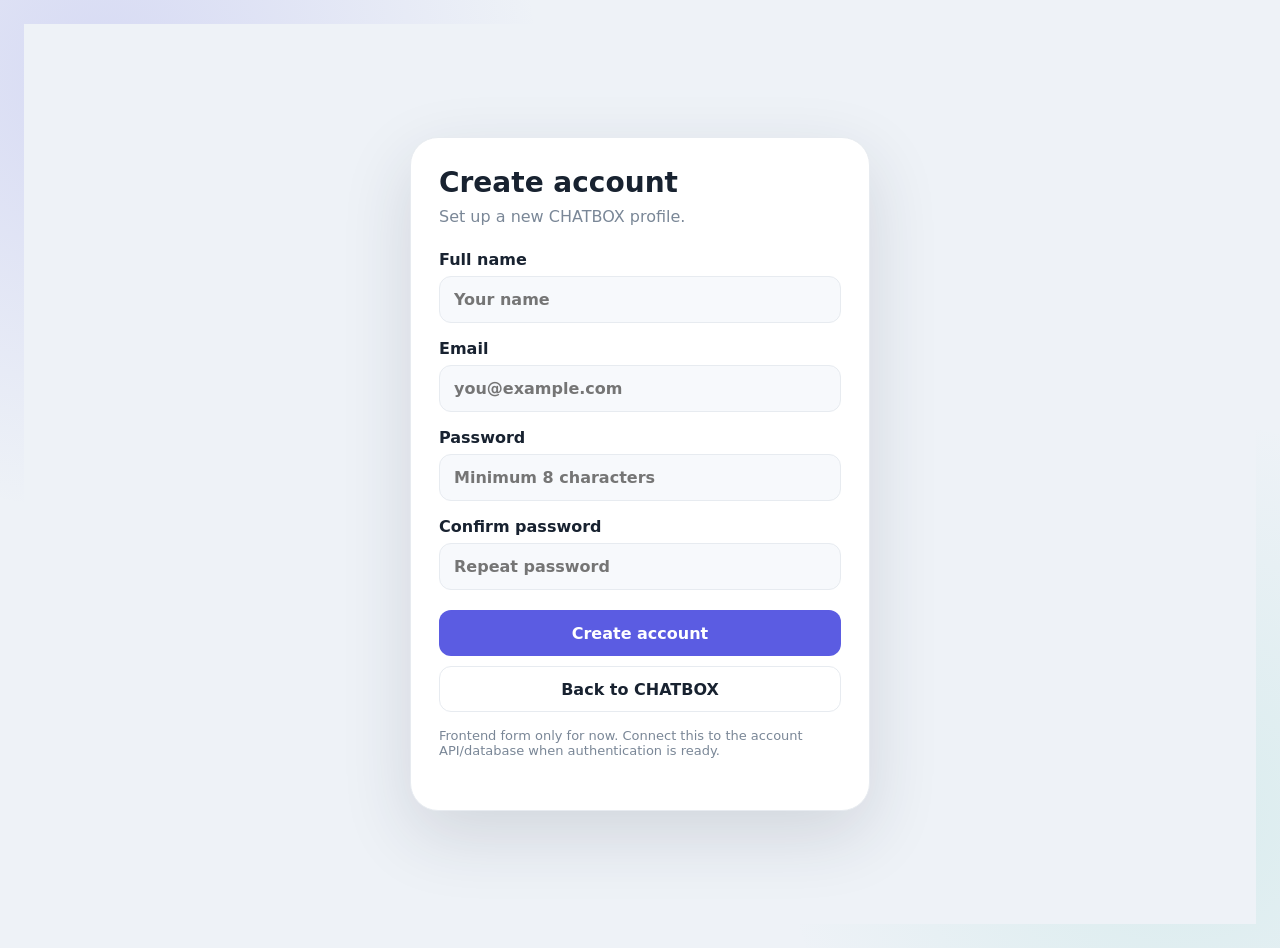
==== register.html @ 58f84b36 "Add create account page" ====
<!DOCTYPE html>
<html lang="en">
<head>
  <meta charset="UTF-8">
  <meta name="viewport" content="width=device-width, initial-scale=1.0">
  <meta name="theme-color" content="#5b5ce2">
  <title>Create Account — CHATBOX</title>
  <link rel="stylesheet" href="style.css">
  <style>
    .register-page{min-height:100vh;display:grid;place-items:center;padding:24px;background:var(--bg)}
    .register-card{width:min(100%,460px);background:var(--surface);border:1px solid var(--line);border-radius:var(--radius-xl);box-shadow:var(--shadow);padding:28px}
    .register-card h1{margin:0 0 8px;font-size:28px;color:var(--text)}
    .register-card p{margin:0 0 24px;color:var(--muted)}
    .register-form{display:grid;gap:16px}
    .register-form label{display:grid;gap:7px;font-weight:600;color:var(--text)}
    .register-form input{width:100%;border:1px solid var(--line);background:var(--surface-soft);color:var(--text);border-radius:12px;padding:13px 14px;font:inherit;outline:none}
    .register-form input:focus{border-color:var(--primary);box-shadow:0 0 0 4px var(--primary-soft)}
    .register-actions{display:grid;gap:10px;margin-top:4px}
    .register-submit,.back-link{min-height:46px;border-radius:12px;display:flex;align-items:center;justify-content:center;font-weight:700;text-decoration:none}
    .register-submit{border:0;background:var(--primary);color:#fff;cursor:pointer}
    .register-submit:hover{background:var(--primary-strong)}
    .back-link{border:1px solid var(--line);color:var(--text);background:var(--surface)}
    .register-note{font-size:13px;color:var(--muted);margin-top:16px!important}
  </style>
</head>
<body>
  <main class="register-page">
    <section class="register-card" aria-labelledby="register-title">
      <h1 id="register-title">Create account</h1>
      <p>Set up a new CHATBOX profile.</p>
      <form class="register-form" id="registerForm">
        <label>Full name
          <input type="text" name="fullName" placeholder="Your name" required>
        </label>
        <label>Email
          <input type="email" name="email" placeholder="you@example.com" required>
        </label>
        <label>Password
          <input type="password" name="password" placeholder="Minimum 8 characters" minlength="8" required>
        </label>
        <label>Confirm password
          <input type="password" name="confirmPassword" placeholder="Repeat password" minlength="8" required>
        </label>
        <div class="register-actions">
          <button class="register-submit" type="submit">Create account</button>
          <a class="back-link" href="index.html">Back to CHATBOX</a>
        </div>
      </form>
      <p class="register-note">Frontend form only for now. Connect this to the account API/database when authentication is ready.</p>
    </section>
  </main>
  <script>
    document.getElementById('registerForm').addEventListener('submit', function (event) {
      event.preventDefault();
      const form = new FormData(this);
      const password = form.get('password');
      const confirmPassword = form.get('confirmPassword');
      if (password !== confirmPassword) {
        alert('Passwords do not match.');
        return;
      }
      alert('Account form is ready. Backend registration will be connected next.');
    });
  </script>
</body>
</html>
---- style.css ----
:root {
  --bg: #eef2f7;
  --surface: #ffffff;
  --surface-soft: #f7f9fc;
  --text: #182230;
  --muted: #7a8797;
  --line: #e7ebf0;
  --primary: #5b5ce2;
  --primary-strong: #4748c8;
  --primary-soft: #eeefff;
  --success: #2fb344;
  --shadow: 0 24px 70px rgba(35, 45, 65, 0.14);
  --radius-xl: 28px;
  --radius-lg: 20px;
  --radius-md: 14px;
}

* {
  box-sizing: border-box;
}

html,
body {
  margin: 0;
  min-height: 100%;
}

body {
  min-height: 100vh;
  font-family: Inter, ui-sans-serif, system-ui, -apple-system, BlinkMacSystemFont, "Segoe UI", sans-serif;
  color: var(--text);
  background:
    radial-gradient(circle at 8% 8%, rgba(91, 92, 226, 0.16), transparent 30%),
    radial-gradient(circle at 92% 86%, rgba(66, 193, 171, 0.12), transparent 28%),
    var(--bg);
  padding: 24px;
}

button,
input,
textarea {
  font: inherit;
}

button {
  border: 0;
}

button:focus-visible,
input:focus-visible,
textarea:focus-visible {
  outline: 3px solid rgba(91, 92, 226, 0.25);
  outline-offset: 2px;
}

.app-shell {
  width: min(1240px, 100%);
  height: calc(100vh - 48px);
  min-height: 620px;
  margin: 0 auto;
  display: grid;
  grid-template-columns: 340px minmax(0, 1fr);
  overflow: hidden;
  background: var(--surface);
  border: 1px solid rgba(255, 255, 255, 0.8);
  border-radius: var(--radius-xl);
  box-shadow: var(--shadow);
}

.sidebar {
  min-width: 0;
  display: flex;
  flex-direction: column;
  background: #fbfcfe;
  border-right: 1px solid var(--line);
}

.sidebar-top {
  padding: 26px 24px 18px;
}

.brand-row,
.chat-header,
.user-summary,
.conversation,
.composer,
.sidebar-heading {
  display: flex;
  align-items: center;
}

.brand-row {
  justify-content: space-between;
  gap: 16px;
  margin-bottom: 22px;
}

.brand {
  display: flex;
  align-items: center;
  gap: 12px;
}

.brand-mark {
  width: 44px;
  height: 44px;
  display: grid;
  place-items: center;
  border-radius: 15px;
  color: #fff;
  background: linear-gradient(135deg, #6768ef, #4f50cf);
  box-shadow: 0 10px 24px rgba(91, 92, 226, 0.28);
  font-weight: 800;
  letter-spacing: -0.04em;
}

.brand h1,
.brand p,
.chat-header h2,
.chat-header p,
.conversation strong,
.conversation small,
.message p,
.message time,
.sidebar-heading h2,
.sidebar-heading p {
  margin: 0;
}

.brand h1 {
  font-size: 20px;
  line-height: 1.1;
  letter-spacing: -0.03em;
}

.brand p {
  margin-top: 3px;
  color: var(--muted);
  font-size: 12px;
}

.icon-button,
.mobile-menu,
.composer-action {
  display: grid;
  place-items: center;
  width: 40px;
  height: 40px;
  flex: 0 0 auto;
  border-radius: 12px;
  color: #667386;
  background: transparent;
  cursor: pointer;
  transition: 160ms ease;
}

.icon-button:hover,
.mobile-menu:hover,
.composer-action:hover {
  color: var(--primary);
  background: var(--primary-soft);
}

.new-chat {
  width: 100%;
  min-height: 46px;
  display: flex;
  align-items: center;
  justify-content: center;
  gap: 9px;
  border-radius: 14px;
  color: #fff;
  background: linear-gradient(135deg, var(--primary), var(--primary-strong));
  box-shadow: 0 9px 20px rgba(91, 92, 226, 0.22);
  cursor: pointer;
  font-weight: 700;
  transition: transform 160ms ease, box-shadow 160ms ease;
}

.new-chat:hover {
  transform: translateY(-1px);
  box-shadow: 0 12px 26px rgba(91, 92, 226, 0.28);
}

.search-wrap {
  position: relative;
  margin: 18px 24px 12px;
}

.search-wrap svg {
  position: absolute;
  left: 14px;
  top: 50%;
  width: 18px;
  height: 18px;
  transform: translateY(-50%);
  color: #98a2b3;
  pointer-events: none;
}

.search-wrap input {
  width: 100%;
  height: 44px;
  padding: 0 14px 0 42px;
  border: 1px solid var(--line);
  border-radius: 13px;
  color: var(--text);
  background: var(--surface);
}

.search-wrap input::placeholder {
  color: #a0a9b6;
}

.sidebar-heading {
  justify-content: space-between;
  padding: 10px 24px 8px;
}

.sidebar-heading h2 {
  font-size: 12px;
  color: #8a95a5;
  text-transform: uppercase;
  letter-spacing: 0.11em;
}

.sidebar-heading p {
  font-size: 12px;
  color: #a0a9b6;
}

.conversation-list {
  overflow-y: auto;
  padding: 2px 12px 20px;
}

.conversation {
  width: 100%;
  gap: 12px;
  padding: 12px;
  border-radius: 16px;
  text-align: left;
  color: var(--text);
  background: transparent;
  cursor: pointer;
  transition: 160ms ease;
}

.conversation + .conversation {
  margin-top: 4px;
}

.conversation:hover {
  background: #f2f4f8;
}

.conversation.active {
  background: var(--primary-soft);
}

.avatar-wrap {
  position: relative;
  flex: 0 0 auto;
}

.avatar {
  width: 48px;
  height: 48px;
  display: grid;
  place-items: center;
  border-radius: 50%;
  color: #fff;
  background: linear-gradient(135deg, #7386ff, #6b59ca);
  font-weight: 800;
  box-shadow: inset 0 0 0 1px rgba(255, 255, 255, 0.35);
}

.avatar.alt {
  background: linear-gradient(135deg, #ff8f70, #e9638d);
}

.avatar.teal {
  background: linear-gradient(135deg, #55c8b5, #2d9eac);
}

.online-dot {
  position: absolute;
  right: 1px;
  bottom: 1px;
  width: 12px;
  height: 12px;
  border: 2px solid #fff;
  border-radius: 50%;
  background: var(--success);
}

.conversation-info {
  min-width: 0;
  flex: 1;
}

.conversation-line {
  display: flex;
  align-items: center;
  justify-content: space-between;
  gap: 8px;
}

.conversation strong {
  overflow: hidden;
  text-overflow: ellipsis;
  white-space: nowrap;
  font-size: 14px;
}

.conversation time {
  color: #98a2b3;
  font-size: 11px;
}

.conversation small {
  display: block;
  margin-top: 4px;
  overflow: hidden;
  text-overflow: ellipsis;
  white-space: nowrap;
  color: var(--muted);
  font-size: 12px;
}

.conversation.active strong {
  color: var(--primary-strong);
}

.chat-area {
  min-width: 0;
  display: grid;
  grid-template-rows: auto 1fr auto;
  background: var(--surface);
}

.chat-header {
  min-height: 82px;
  justify-content: space-between;
  gap: 16px;
  padding: 16px 24px;
  border-bottom: 1px solid var(--line);
}

.user-summary {
  min-width: 0;
  gap: 12px;
}

.user-summary .avatar {
  width: 44px;
  height: 44px;
}

.chat-header h2 {
  font-size: 16px;
  letter-spacing: -0.02em;
}

.chat-header p {
  margin-top: 3px;
  color: var(--muted);
  font-size: 12px;
}

.header-actions {
  display: flex;
  align-items: center;
  gap: 4px;
}

.mobile-menu {
  display: none;
}

.messages {
  overflow-y: auto;
  padding: 26px clamp(18px, 4vw, 52px);
  background:
    linear-gradient(rgba(255, 255, 255, 0.93), rgba(255, 255, 255, 0.93)),
    radial-gradient(circle at 20% 15%, rgba(91, 92, 226, 0.12), transparent 32%);
}

.day-divider {
  display: flex;
  align-items: center;
  gap: 14px;
  margin: 4px 0 28px;
  color: #a0a8b3;
  font-size: 11px;
  text-transform: uppercase;
  letter-spacing: 0.09em;
}

.day-divider::before,
.day-divider::after {
  content: "";
  height: 1px;
  flex: 1;
  background: var(--line);
}

.message-row {
  display: flex;
  align-items: flex-end;
  gap: 10px;
  margin-bottom: 18px;
}

.message-row.me {
  justify-content: flex-end;
}

.message-row .avatar {
  width: 34px;
  height: 34px;
  font-size: 12px;
}

.message {
  max-width: min(560px, 72%);
}

.message-bubble {
  padding: 12px 15px;
  border-radius: 18px 18px 18px 5px;
  color: #344054;
  background: var(--surface-soft);
  border: 1px solid #edf0f4;
}

.message-row.me .message-bubble {
  color: #fff;
  background: linear-gradient(135deg, var(--primary), var(--primary-strong));
  border-color: transparent;
  border-radius: 18px 18px 5px 18px;
  box-shadow: 0 7px 18px rgba(91, 92, 226, 0.16);
}

.message p {
  line-height: 1.55;
  font-size: 14px;
}

.message time {
  display: block;
  margin-top: 6px;
  color: #9ca5b1;
  font-size: 10px;
}

.message-row.me time {
  text-align: right;
}

.typing {
  display: inline-flex;
  gap: 4px;
  padding: 13px 16px;
  border-radius: 18px 18px 18px 5px;
  background: var(--surface-soft);
  border: 1px solid #edf0f4;
}

.typing span {
  width: 6px;
  height: 6px;
  border-radius: 50%;
  background: #a5adba;
  animation: pulse 1.1s infinite ease-in-out;
}

.typing span:nth-child(2) {
  animation-delay: 0.12s;
}

.typing span:nth-child(3) {
  animation-delay: 0.24s;
}

@keyframes pulse {
  0%, 60%, 100% { transform: translateY(0); opacity: 0.45; }
  30% { transform: translateY(-3px); opacity: 1; }
}

.message-form {
  padding: 16px 20px 20px;
  border-top: 1px solid var(--line);
  background: var(--surface);
}

.composer {
  gap: 6px;
  padding: 7px 8px 7px 10px;
  border: 1px solid var(--line);
  border-radius: 18px;
  background: var(--surface-soft);
  transition: border-color 160ms ease, box-shadow 160ms ease;
}

.composer:focus-within {
  border-color: rgba(91, 92, 226, 0.45);
  box-shadow: 0 0 0 4px rgba(91, 92, 226, 0.08);
}

.composer textarea {
  min-width: 0;
  min-height: 40px;
  max-height: 120px;
  flex: 1;
  resize: none;
  border: 0;
  outline: 0;
  padding: 10px 8px 8px;
  color: var(--text);
  background: transparent;
}

.composer textarea::placeholder {
  color: #a0a9b6;
}

.send-button {
  width: 44px;
  height: 44px;
  display: grid;
  place-items: center;
  flex: 0 0 auto;
  border-radius: 14px;
  color: #fff;
  background: linear-gradient(135deg, var(--primary), var(--primary-strong));
  cursor: pointer;
  box-shadow: 0 8px 18px rgba(91, 92, 226, 0.2);
  transition: transform 160ms ease;
}

.send-button:hover {
  transform: translateY(-1px);
}

.composer-note {
  margin: 8px 4px 0;
  color: #a0a9b6;
  font-size: 10px;
  text-align: center;
}

.sidebar-overlay {
  display: none;
}

body.dark {
  --bg: #11151c;
  --surface: #171c24;
  --surface-soft: #1d2430;
  --text: #edf2f7;
  --muted: #8f9aaa;
  --line: #28303d;
  --primary-soft: rgba(91, 92, 226, 0.16);
  --shadow: 0 24px 70px rgba(0, 0, 0, 0.3);
}

body.dark .sidebar {
  background: #151a22;
}

body.dark .conversation:hover {
  background: #1d2430;
}

body.dark .online-dot {
  border-color: #151a22;
}

body.dark .messages {
  background:
    linear-gradient(rgba(23, 28, 36, 0.96), rgba(23, 28, 36, 0.96)),
    radial-gradient(circle at 20% 15%, rgba(91, 92, 226, 0.15), transparent 32%);
}

body.dark .message-bubble,
body.dark .typing {
  border-color: #28303d;
}

@media (max-width: 820px) {
  body {
    padding: 0;
    background: var(--surface);
  }

  .app-shell {
    width: 100%;
    height: 100vh;
    min-height: 100vh;
    grid-template-columns: 1fr;
    border: 0;
    border-radius: 0;
  }

  .sidebar {
    position: fixed;
    inset: 0 auto 0 0;
    width: min(86vw, 340px);
    z-index: 20;
    transform: translateX(-105%);
    transition: transform 220ms ease;
    box-shadow: 20px 0 50px rgba(20, 28, 40, 0.16);
  }

  .sidebar.open {
    transform: translateX(0);
  }

  .sidebar-overlay {
    position: fixed;
    inset: 0;
    z-index: 15;
    display: block;
    visibility: hidden;
    opacity: 0;
    background: rgba(15, 23, 42, 0.4);
    transition: 220ms ease;
  }

  .sidebar-overlay.show {
    visibility: visible;
    opacity: 1;
  }

  .mobile-menu {
    display: grid;
  }

  .chat-header {
    min-height: 72px;
    padding: 12px 14px;
  }

  .header-actions .icon-button:nth-child(-n + 2) {
    display: none;
  }

  .messages {
    padding: 22px 16px;
  }

  .message {
    max-width: 82%;
  }

  .message-form {
    padding: 10px 12px 14px;
  }
}

@media (max-width: 480px) {
  .brand-row {
    margin-bottom: 16px;
  }

  .chat-header p {
    display: none;
  }

  .user-summary {
    gap: 9px;
  }

  .user-summary .avatar {
    width: 38px;
    height: 38px;
  }

  .message-row .avatar {
    display: none;
  }

  .message {
    max-width: 88%;
  }

  .composer-action:first-child {
    display: none;
  }
}
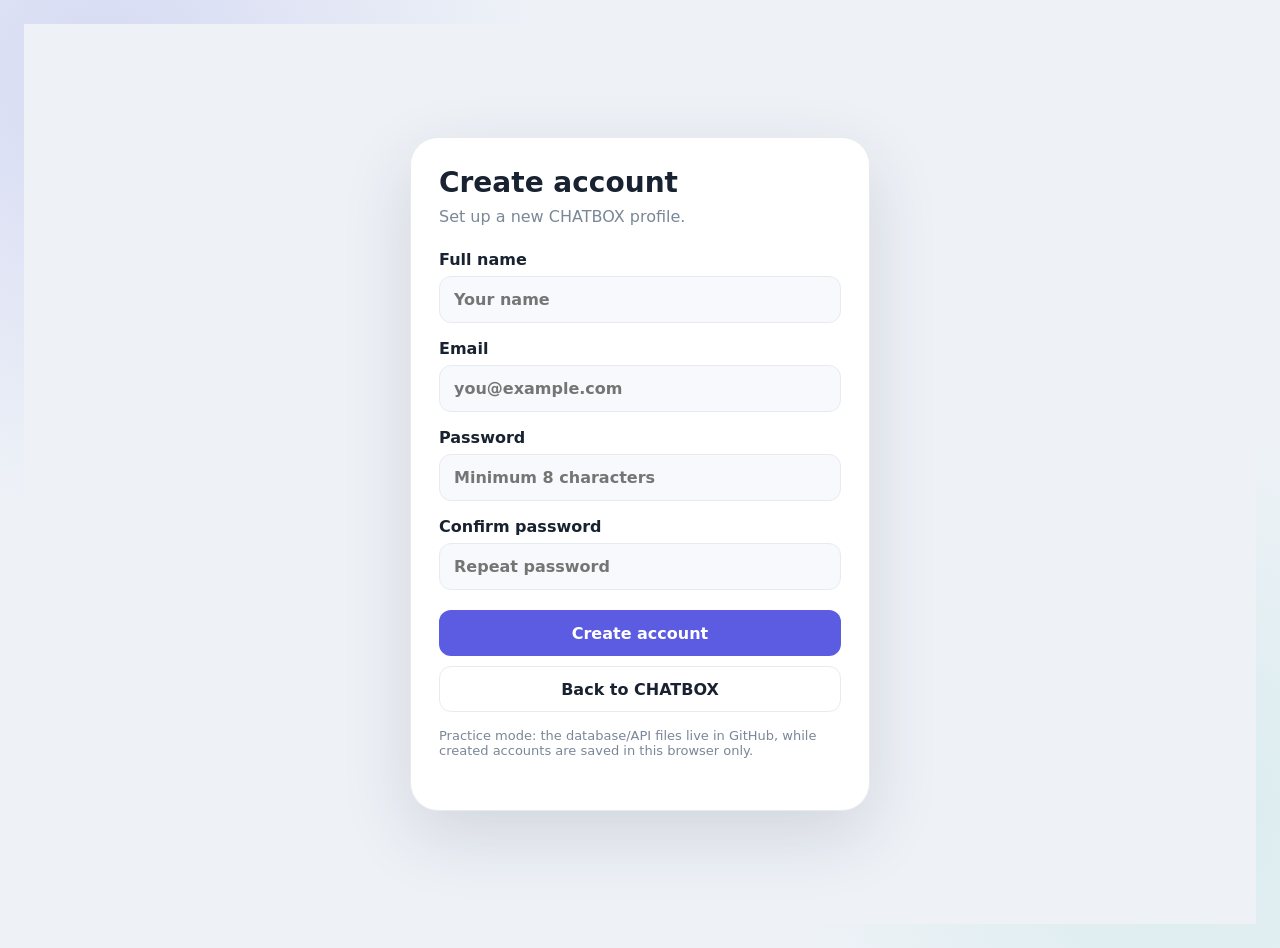
==== commit b381f841: "Connect account registration to mock API" ====
--- a/register.html
+++ b/register.html
@@ -19,8 +19,13 @@
     .register-submit,.back-link{min-height:46px;border-radius:12px;display:flex;align-items:center;justify-content:center;font-weight:700;text-decoration:none}
     .register-submit{border:0;background:var(--primary);color:#fff;cursor:pointer}
     .register-submit:hover{background:var(--primary-strong)}
+    .register-submit:disabled{opacity:.65;cursor:wait}
     .back-link{border:1px solid var(--line);color:var(--text);background:var(--surface)}
     .register-note{font-size:13px;color:var(--muted);margin-top:16px!important}
+    .form-status{display:none;margin:0!important;padding:12px 14px;border-radius:12px;font-size:14px}
+    .form-status.show{display:block}
+    .form-status.error{background:#fff0f0;color:#b42318}
+    .form-status.success{background:#ecfdf3;color:#027a48}
   </style>
 </head>
 <body>
@@ -28,38 +33,75 @@
     <section class="register-card" aria-labelledby="register-title">
       <h1 id="register-title">Create account</h1>
       <p>Set up a new CHATBOX profile.</p>
+
       <form class="register-form" id="registerForm">
         <label>Full name
-          <input type="text" name="fullName" placeholder="Your name" required>
+          <input type="text" name="fullName" placeholder="Your name" maxlength="80" required>
         </label>
+
         <label>Email
-          <input type="email" name="email" placeholder="you@example.com" required>
+          <input type="email" name="email" placeholder="you@example.com" autocomplete="email" required>
         </label>
+
         <label>Password
-          <input type="password" name="password" placeholder="Minimum 8 characters" minlength="8" required>
+          <input type="password" name="password" placeholder="Minimum 8 characters" minlength="8" autocomplete="new-password" required>
         </label>
+
         <label>Confirm password
-          <input type="password" name="confirmPassword" placeholder="Repeat password" minlength="8" required>
+          <input type="password" name="confirmPassword" placeholder="Repeat password" minlength="8" autocomplete="new-password" required>
         </label>
+
+        <p class="form-status" id="formStatus" role="status" aria-live="polite"></p>
+
         <div class="register-actions">
           <button class="register-submit" type="submit">Create account</button>
           <a class="back-link" href="index.html">Back to CHATBOX</a>
         </div>
       </form>
-      <p class="register-note">Frontend form only for now. Connect this to the account API/database when authentication is ready.</p>
+
+      <p class="register-note">Practice mode: the database/API files live in GitHub, while created accounts are saved in this browser only.</p>
     </section>
   </main>
+
+  <script src="api/client.js"></script>
   <script>
-    document.getElementById('registerForm').addEventListener('submit', function (event) {
+    const form = document.getElementById('registerForm');
+    const statusBox = document.getElementById('formStatus');
+    const submitButton = form.querySelector('button[type="submit"]');
+
+    function showStatus(message, type) {
+      statusBox.textContent = message;
+      statusBox.className = `form-status show ${type}`;
+    }
+
+    form.addEventListener('submit', async function (event) {
       event.preventDefault();
-      const form = new FormData(this);
-      const password = form.get('password');
-      const confirmPassword = form.get('confirmPassword');
+
+      const data = new FormData(form);
+      const fullName = data.get('fullName');
+      const email = data.get('email');
+      const password = data.get('password');
+      const confirmPassword = data.get('confirmPassword');
+
       if (password !== confirmPassword) {
-        alert('Passwords do not match.');
+        showStatus('Passwords do not match.', 'error');
         return;
       }
-      alert('Account form is ready. Backend registration will be connected next.');
+
+      submitButton.disabled = true;
+      submitButton.textContent = 'Creating account...';
+
+      try {
+        const user = await window.ChatboxAPI.register({ fullName, email, password });
+        showStatus(`Welcome, ${user.displayName}. Account created on this browser.`, 'success');
+        setTimeout(() => {
+          window.location.href = 'index.html';
+        }, 650);
+      } catch (error) {
+        showStatus(error.message || 'Unable to create account.', 'error');
+        submitButton.disabled = false;
+        submitButton.textContent = 'Create account';
+      }
     });
   </script>
 </body>
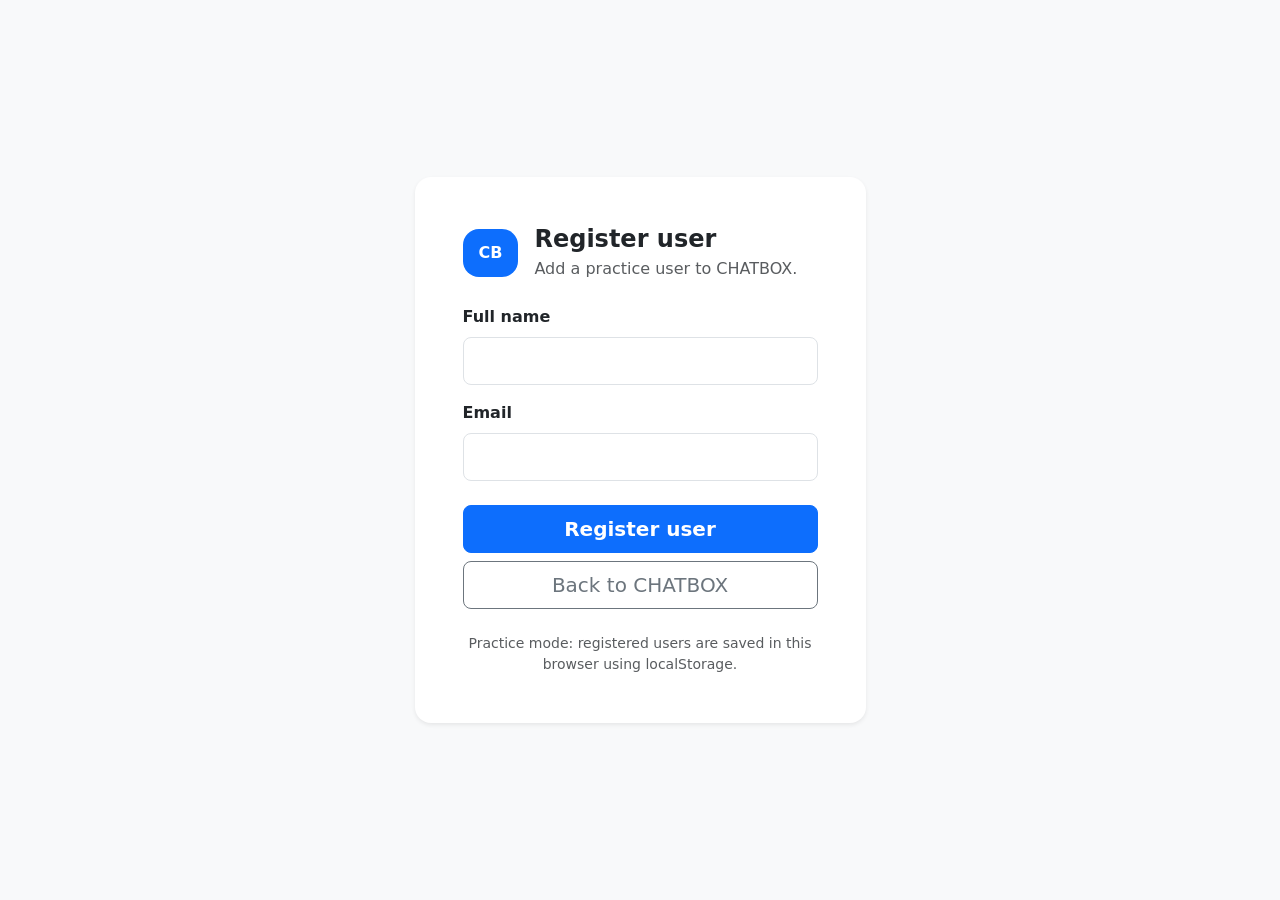
==== commit 84803e47: "Add Bootstrap user registration page" ====
--- a/register.html
+++ b/register.html
@@ -1,106 +1,109 @@
 <!DOCTYPE html>
-<html lang="en">
+<html lang="en" data-bs-theme="light">
 <head>
   <meta charset="UTF-8">
   <meta name="viewport" content="width=device-width, initial-scale=1.0">
-  <meta name="theme-color" content="#5b5ce2">
-  <title>Create Account — CHATBOX</title>
-  <link rel="stylesheet" href="style.css">
-  <style>
-    .register-page{min-height:100vh;display:grid;place-items:center;padding:24px;background:var(--bg)}
-    .register-card{width:min(100%,460px);background:var(--surface);border:1px solid var(--line);border-radius:var(--radius-xl);box-shadow:var(--shadow);padding:28px}
-    .register-card h1{margin:0 0 8px;font-size:28px;color:var(--text)}
-    .register-card p{margin:0 0 24px;color:var(--muted)}
-    .register-form{display:grid;gap:16px}
-    .register-form label{display:grid;gap:7px;font-weight:600;color:var(--text)}
-    .register-form input{width:100%;border:1px solid var(--line);background:var(--surface-soft);color:var(--text);border-radius:12px;padding:13px 14px;font:inherit;outline:none}
-    .register-form input:focus{border-color:var(--primary);box-shadow:0 0 0 4px var(--primary-soft)}
-    .register-actions{display:grid;gap:10px;margin-top:4px}
-    .register-submit,.back-link{min-height:46px;border-radius:12px;display:flex;align-items:center;justify-content:center;font-weight:700;text-decoration:none}
-    .register-submit{border:0;background:var(--primary);color:#fff;cursor:pointer}
-    .register-submit:hover{background:var(--primary-strong)}
-    .register-submit:disabled{opacity:.65;cursor:wait}
-    .back-link{border:1px solid var(--line);color:var(--text);background:var(--surface)}
-    .register-note{font-size:13px;color:var(--muted);margin-top:16px!important}
-    .form-status{display:none;margin:0!important;padding:12px 14px;border-radius:12px;font-size:14px}
-    .form-status.show{display:block}
-    .form-status.error{background:#fff0f0;color:#b42318}
-    .form-status.success{background:#ecfdf3;color:#027a48}
-  </style>
+  <meta name="theme-color" content="#0d6efd">
+  <meta name="description" content="Register a practice CHATBOX user">
+  <title>Register User — CHATBOX</title>
+  <link href="https://cdn.jsdelivr.net/npm/bootstrap@5.3.3/dist/css/bootstrap.min.css" rel="stylesheet">
 </head>
-<body>
-  <main class="register-page">
-    <section class="register-card" aria-labelledby="register-title">
-      <h1 id="register-title">Create account</h1>
-      <p>Set up a new CHATBOX profile.</p>
+<body class="min-vh-100 bg-body-tertiary d-flex align-items-center py-4">
+  <main class="container">
+    <div class="row justify-content-center">
+      <div class="col-12 col-sm-10 col-md-7 col-lg-5">
+        <div class="card border-0 shadow-sm rounded-4">
+          <div class="card-body p-4 p-md-5">
+            <div class="d-flex align-items-center gap-3 mb-4">
+              <span class="badge rounded-4 text-bg-primary fs-6 p-3">CB</span>
+              <div>
+                <h1 class="h4 fw-bold mb-1">Register user</h1>
+                <p class="text-body-secondary mb-0">Add a practice user to CHATBOX.</p>
+              </div>
+            </div>
 
-      <form class="register-form" id="registerForm">
-        <label>Full name
-          <input type="text" name="fullName" placeholder="Your name" maxlength="80" required>
-        </label>
+            <div class="alert d-none" role="alert" data-status></div>
 
-        <label>Email
-          <input type="email" name="email" placeholder="you@example.com" autocomplete="email" required>
-        </label>
+            <form data-register-form>
+              <div class="mb-3">
+                <label for="displayName" class="form-label fw-semibold">Full name</label>
+                <input
+                  type="text"
+                  class="form-control form-control-lg"
+                  id="displayName"
+                  name="displayName"
+                  minlength="2"
+                  maxlength="80"
+                  autocomplete="name"
+                  required
+                >
+              </div>
 
-        <label>Password
-          <input type="password" name="password" placeholder="Minimum 8 characters" minlength="8" autocomplete="new-password" required>
-        </label>
+              <div class="mb-4">
+                <label for="email" class="form-label fw-semibold">Email</label>
+                <input
+                  type="email"
+                  class="form-control form-control-lg"
+                  id="email"
+                  name="email"
+                  autocomplete="email"
+                  required
+                >
+              </div>
 
-        <label>Confirm password
-          <input type="password" name="confirmPassword" placeholder="Repeat password" minlength="8" autocomplete="new-password" required>
-        </label>
+              <div class="d-grid gap-2">
+                <button type="submit" class="btn btn-primary btn-lg fw-semibold" data-submit>
+                  Register user
+                </button>
+                <a href="index.html" class="btn btn-outline-secondary btn-lg">Back to CHATBOX</a>
+              </div>
+            </form>
 
-        <p class="form-status" id="formStatus" role="status" aria-live="polite"></p>
-
-        <div class="register-actions">
-          <button class="register-submit" type="submit">Create account</button>
-          <a class="back-link" href="index.html">Back to CHATBOX</a>
+            <p class="small text-body-secondary text-center mt-4 mb-0">
+              Practice mode: registered users are saved in this browser using localStorage.
+            </p>
+          </div>
         </div>
-      </form>
-
-      <p class="register-note">Practice mode: the database/API files live in GitHub, while created accounts are saved in this browser only.</p>
-    </section>
+      </div>
+    </div>
   </main>
 
+  <script src="https://cdn.jsdelivr.net/npm/bootstrap@5.3.3/dist/js/bootstrap.bundle.min.js"></script>
   <script src="api/client.js"></script>
   <script>
-    const form = document.getElementById('registerForm');
-    const statusBox = document.getElementById('formStatus');
-    const submitButton = form.querySelector('button[type="submit"]');
+    const form = document.querySelector('[data-register-form]');
+    const statusBox = document.querySelector('[data-status]');
+    const submitButton = document.querySelector('[data-submit]');
 
     function showStatus(message, type) {
       statusBox.textContent = message;
-      statusBox.className = `form-status show ${type}`;
+      statusBox.className = `alert alert-${type}`;
     }
 
-    form.addEventListener('submit', async function (event) {
+    form.addEventListener('submit', async (event) => {
       event.preventDefault();
 
       const data = new FormData(form);
-      const fullName = data.get('fullName');
-      const email = data.get('email');
-      const password = data.get('password');
-      const confirmPassword = data.get('confirmPassword');
-
-      if (password !== confirmPassword) {
-        showStatus('Passwords do not match.', 'error');
-        return;
-      }
-
       submitButton.disabled = true;
-      submitButton.textContent = 'Creating account...';
+      submitButton.textContent = 'Registering...';
 
       try {
-        const user = await window.ChatboxAPI.register({ fullName, email, password });
-        showStatus(`Welcome, ${user.displayName}. Account created on this browser.`, 'success');
+        const user = await window.ChatboxAPI.registerUser({
+          displayName: data.get('displayName'),
+          email: data.get('email')
+        });
+
+        showStatus(`${user.displayName} was registered successfully.`, 'success');
+        form.reset();
+
         setTimeout(() => {
           window.location.href = 'index.html';
-        }, 650);
+        }, 700);
       } catch (error) {
-        showStatus(error.message || 'Unable to create account.', 'error');
+        showStatus(error.message || 'Unable to register user.', 'danger');
+      } finally {
         submitButton.disabled = false;
-        submitButton.textContent = 'Create account';
+        submitButton.textContent = 'Register user';
       }
     });
   </script>
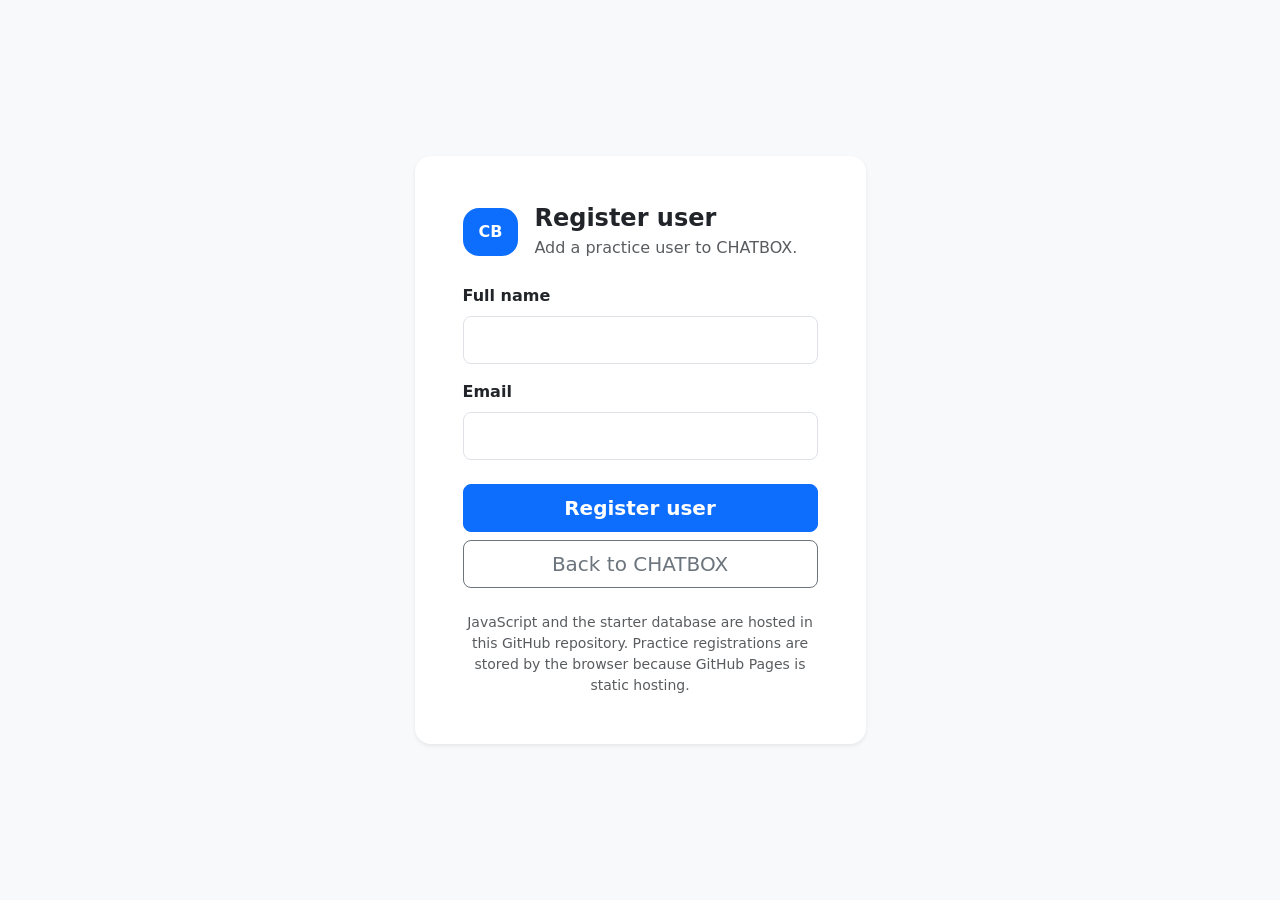
==== commit 70b7e9c1: "fix: load registration logic from GitHub javascript files" ====
--- a/register.html
+++ b/register.html
@@ -60,7 +60,7 @@
             </form>
 
             <p class="small text-body-secondary text-center mt-4 mb-0">
-              Practice mode: registered users are saved in this browser using localStorage.
+              JavaScript and the starter database are hosted in this GitHub repository. Practice registrations are stored by the browser because GitHub Pages is static hosting.
             </p>
           </div>
         </div>
@@ -69,43 +69,7 @@
   </main>
 
   <script src="https://cdn.jsdelivr.net/npm/bootstrap@5.3.3/dist/js/bootstrap.bundle.min.js"></script>
-  <script src="api/client.js"></script>
-  <script>
-    const form = document.querySelector('[data-register-form]');
-    const statusBox = document.querySelector('[data-status]');
-    const submitButton = document.querySelector('[data-submit]');
-
-    function showStatus(message, type) {
-      statusBox.textContent = message;
-      statusBox.className = `alert alert-${type}`;
-    }
-
-    form.addEventListener('submit', async (event) => {
-      event.preventDefault();
-
-      const data = new FormData(form);
-      submitButton.disabled = true;
-      submitButton.textContent = 'Registering...';
-
-      try {
-        const user = await window.ChatboxAPI.registerUser({
-          displayName: data.get('displayName'),
-          email: data.get('email')
-        });
-
-        showStatus(`${user.displayName} was registered successfully.`, 'success');
-        form.reset();
-
-        setTimeout(() => {
-          window.location.href = 'index.html';
-        }, 700);
-      } catch (error) {
-        showStatus(error.message || 'Unable to register user.', 'danger');
-      } finally {
-        submitButton.disabled = false;
-        submitButton.textContent = 'Register user';
-      }
-    });
-  </script>
+  <script src="api/client.js?v=20260905-2"></script>
+  <script src="register.js?v=20260905-2"></script>
 </body>
 </html>
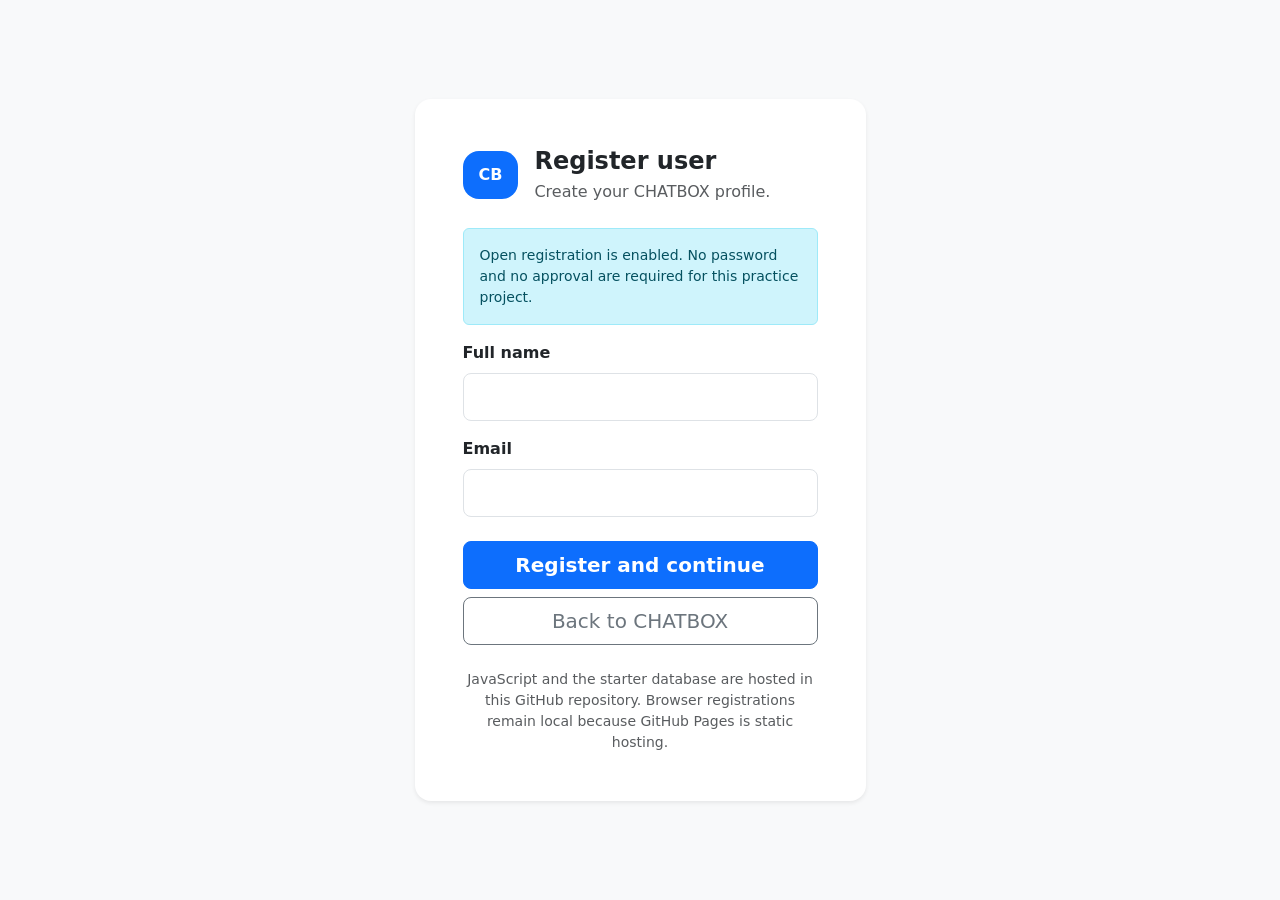
==== commit 6be7b237: "ui: clarify open passwordless registration" ====
--- a/register.html
+++ b/register.html
@@ -4,7 +4,7 @@
   <meta charset="UTF-8">
   <meta name="viewport" content="width=device-width, initial-scale=1.0">
   <meta name="theme-color" content="#0d6efd">
-  <meta name="description" content="Register a practice CHATBOX user">
+  <meta name="description" content="Register a CHATBOX user without a password">
   <title>Register User — CHATBOX</title>
   <link href="https://cdn.jsdelivr.net/npm/bootstrap@5.3.3/dist/css/bootstrap.min.css" rel="stylesheet">
 </head>
@@ -18,8 +18,12 @@
               <span class="badge rounded-4 text-bg-primary fs-6 p-3">CB</span>
               <div>
                 <h1 class="h4 fw-bold mb-1">Register user</h1>
-                <p class="text-body-secondary mb-0">Add a practice user to CHATBOX.</p>
+                <p class="text-body-secondary mb-0">Create your CHATBOX profile.</p>
               </div>
+            </div>
+
+            <div class="alert alert-info small" role="note">
+              Open registration is enabled. No password and no approval are required for this practice project.
             </div>
 
             <div class="alert d-none" role="alert" data-status></div>
@@ -53,14 +57,14 @@
 
               <div class="d-grid gap-2">
                 <button type="submit" class="btn btn-primary btn-lg fw-semibold" data-submit>
-                  Register user
+                  Register and continue
                 </button>
                 <a href="index.html" class="btn btn-outline-secondary btn-lg">Back to CHATBOX</a>
               </div>
             </form>
 
             <p class="small text-body-secondary text-center mt-4 mb-0">
-              JavaScript and the starter database are hosted in this GitHub repository. Practice registrations are stored by the browser because GitHub Pages is static hosting.
+              JavaScript and the starter database are hosted in this GitHub repository. Browser registrations remain local because GitHub Pages is static hosting.
             </p>
           </div>
         </div>
@@ -69,7 +73,7 @@
   </main>
 
   <script src="https://cdn.jsdelivr.net/npm/bootstrap@5.3.3/dist/js/bootstrap.bundle.min.js"></script>
-  <script src="api/client.js?v=20260905-2"></script>
-  <script src="register.js?v=20260905-2"></script>
+  <script src="api/client.js?v=20260905-3"></script>
+  <script src="register.js?v=20260905-3"></script>
 </body>
-</html>
+</html>
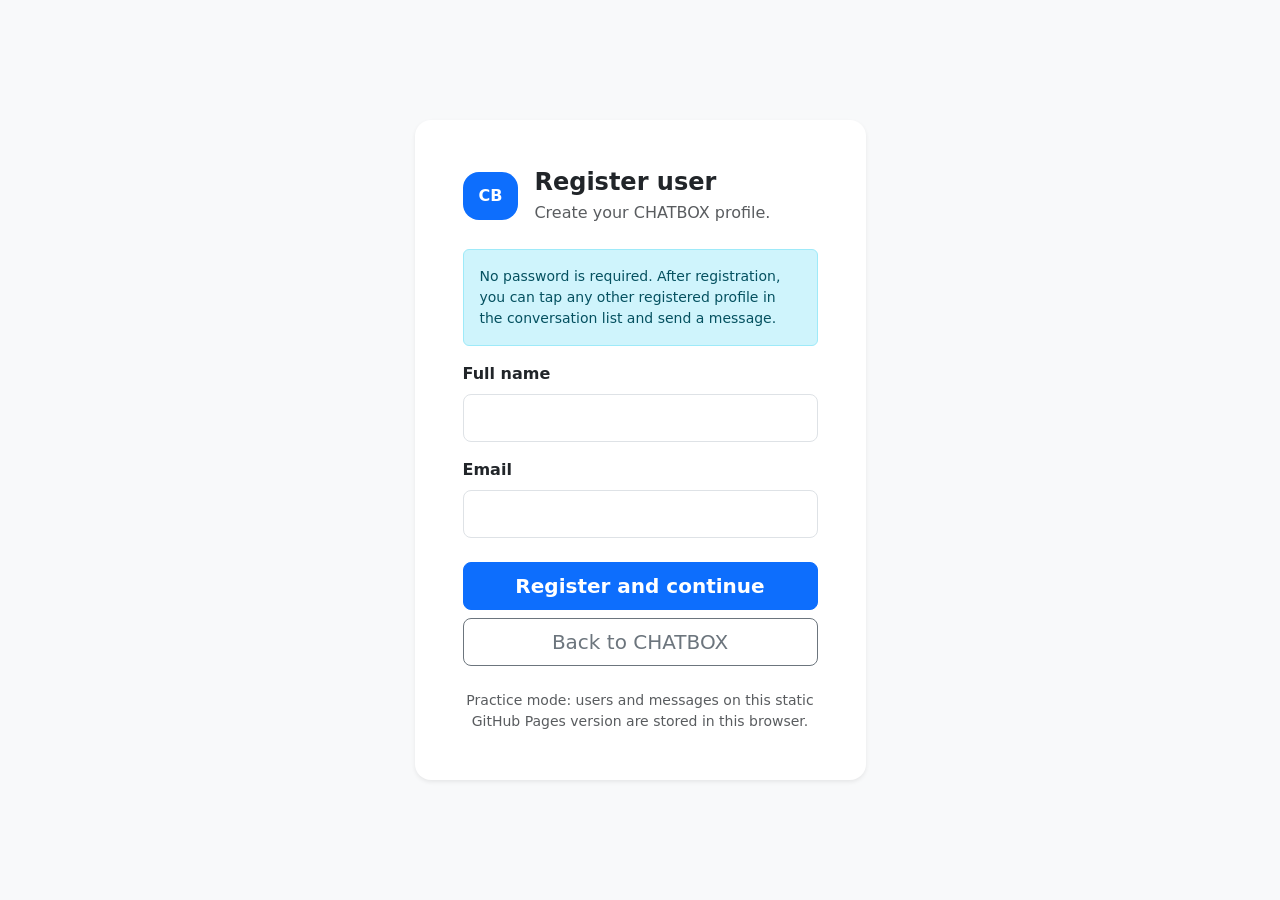
==== commit cfe22545: "chore: refresh registration assets" ====
--- a/register.html
+++ b/register.html
@@ -23,7 +23,7 @@
             </div>
 
             <div class="alert alert-info small" role="note">
-              Open registration is enabled. No password and no approval are required for this practice project.
+              No password is required. After registration, you can tap any other registered profile in the conversation list and send a message.
             </div>
 
             <div class="alert d-none" role="alert" data-status></div>
@@ -64,7 +64,7 @@
             </form>
 
             <p class="small text-body-secondary text-center mt-4 mb-0">
-              JavaScript and the starter database are hosted in this GitHub repository. Browser registrations remain local because GitHub Pages is static hosting.
+              Practice mode: users and messages on this static GitHub Pages version are stored in this browser.
             </p>
           </div>
         </div>
@@ -73,7 +73,7 @@
   </main>
 
   <script src="https://cdn.jsdelivr.net/npm/bootstrap@5.3.3/dist/js/bootstrap.bundle.min.js"></script>
-  <script src="api/client.js?v=20260905-3"></script>
-  <script src="register.js?v=20260905-3"></script>
+  <script src="api/client.js?v=20260905-4"></script>
+  <script src="register.js?v=20260905-4"></script>
 </body>
-</html>+</html>
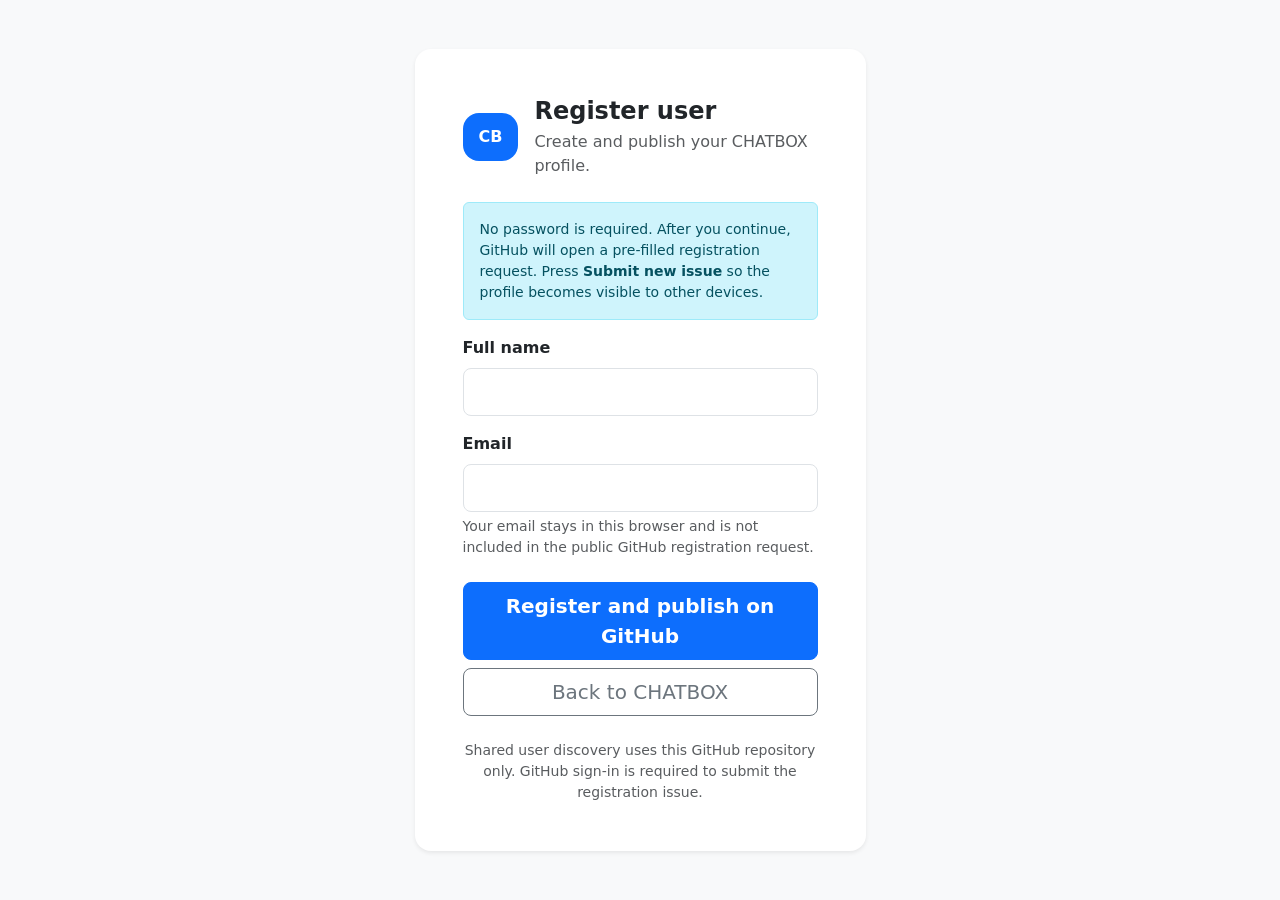
==== commit c8429708: "Use GitHub issue requests for shared registrations" ====
--- a/register.html
+++ b/register.html
@@ -18,12 +18,12 @@
               <span class="badge rounded-4 text-bg-primary fs-6 p-3">CB</span>
               <div>
                 <h1 class="h4 fw-bold mb-1">Register user</h1>
-                <p class="text-body-secondary mb-0">Create your CHATBOX profile.</p>
+                <p class="text-body-secondary mb-0">Create and publish your CHATBOX profile.</p>
               </div>
             </div>
 
             <div class="alert alert-info small" role="note">
-              No password is required. After registration, you can tap any other registered profile in the conversation list and send a message.
+              No password is required. After you continue, GitHub will open a pre-filled registration request. Press <strong>Submit new issue</strong> so the profile becomes visible to other devices.
             </div>
 
             <div class="alert d-none" role="alert" data-status></div>
@@ -53,18 +53,19 @@
                   autocomplete="email"
                   required
                 >
+                <div class="form-text">Your email stays in this browser and is not included in the public GitHub registration request.</div>
               </div>
 
               <div class="d-grid gap-2">
                 <button type="submit" class="btn btn-primary btn-lg fw-semibold" data-submit>
-                  Register and continue
+                  Register and publish on GitHub
                 </button>
                 <a href="index.html" class="btn btn-outline-secondary btn-lg">Back to CHATBOX</a>
               </div>
             </form>
 
             <p class="small text-body-secondary text-center mt-4 mb-0">
-              Practice mode: users and messages on this static GitHub Pages version are stored in this browser.
+              Shared user discovery uses this GitHub repository only. GitHub sign-in is required to submit the registration issue.
             </p>
           </div>
         </div>
@@ -73,7 +74,8 @@
   </main>
 
   <script src="https://cdn.jsdelivr.net/npm/bootstrap@5.3.3/dist/js/bootstrap.bundle.min.js"></script>
-  <script src="api/client.js?v=20260905-4"></script>
-  <script src="register.js?v=20260905-4"></script>
+  <script src="github-data.js?v=20260905-5"></script>
+  <script src="api/client.js?v=20260905-5"></script>
+  <script src="register.js?v=20260905-5"></script>
 </body>
 </html>
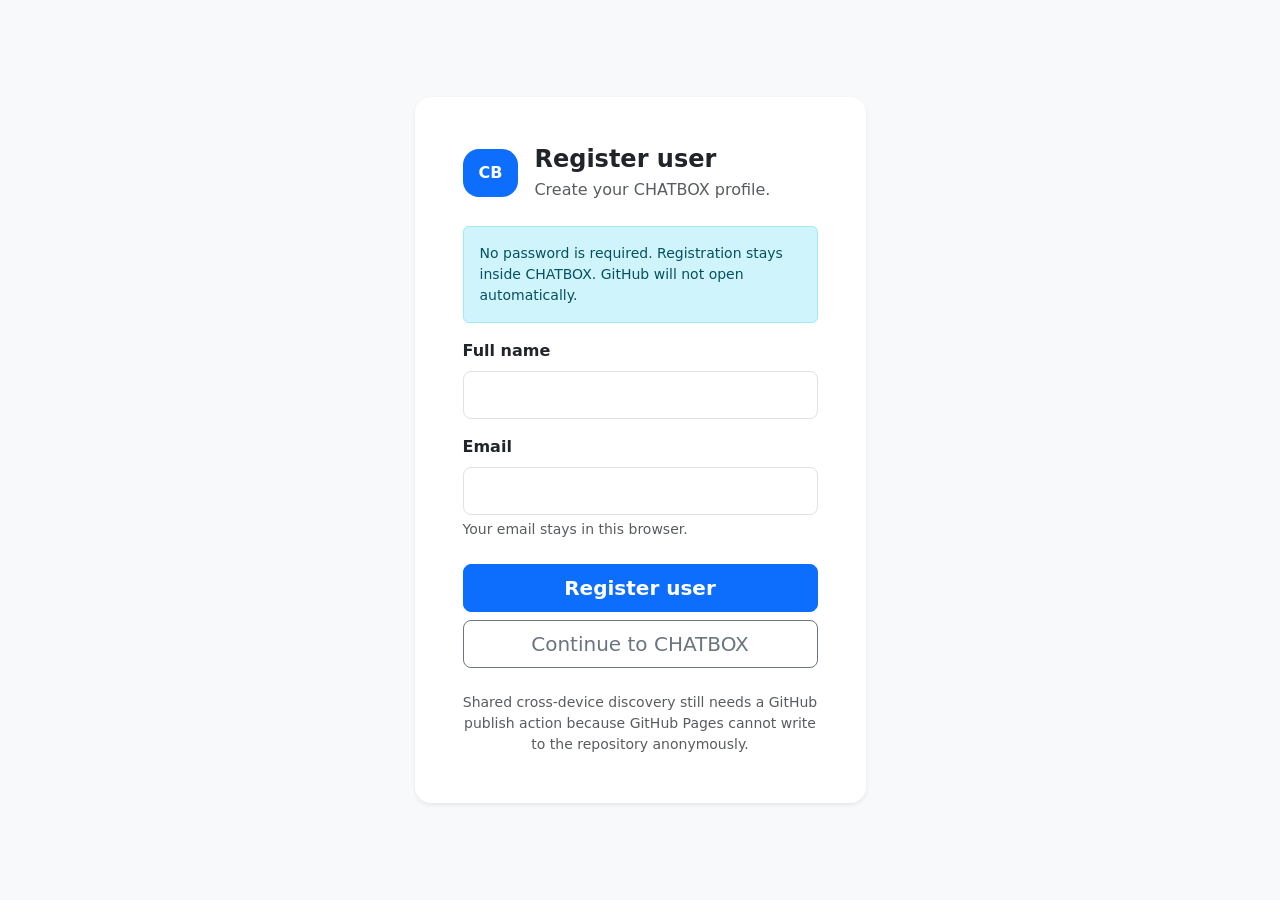
==== commit ec29fbf6: "Keep CHATBOX registration inside the app" ====
--- a/register.html
+++ b/register.html
@@ -18,12 +18,12 @@
               <span class="badge rounded-4 text-bg-primary fs-6 p-3">CB</span>
               <div>
                 <h1 class="h4 fw-bold mb-1">Register user</h1>
-                <p class="text-body-secondary mb-0">Create and publish your CHATBOX profile.</p>
+                <p class="text-body-secondary mb-0">Create your CHATBOX profile.</p>
               </div>
             </div>
 
             <div class="alert alert-info small" role="note">
-              No password is required. After you continue, GitHub will open a pre-filled registration request. Press <strong>Submit new issue</strong> so the profile becomes visible to other devices.
+              No password is required. Registration stays inside CHATBOX. GitHub will not open automatically.
             </div>
 
             <div class="alert d-none" role="alert" data-status></div>
@@ -53,19 +53,24 @@
                   autocomplete="email"
                   required
                 >
-                <div class="form-text">Your email stays in this browser and is not included in the public GitHub registration request.</div>
+                <div class="form-text">Your email stays in this browser.</div>
               </div>
 
               <div class="d-grid gap-2">
                 <button type="submit" class="btn btn-primary btn-lg fw-semibold" data-submit>
-                  Register and publish on GitHub
+                  Register user
                 </button>
-                <a href="index.html" class="btn btn-outline-secondary btn-lg">Back to CHATBOX</a>
+                <a href="#" class="btn btn-outline-primary btn-lg d-none" target="_blank" rel="noopener" data-publish-shared>
+                  Publish to shared GitHub list
+                </a>
+                <a href="index.html" class="btn btn-outline-secondary btn-lg" data-continue>
+                  Continue to CHATBOX
+                </a>
               </div>
             </form>
 
             <p class="small text-body-secondary text-center mt-4 mb-0">
-              Shared user discovery uses this GitHub repository only. GitHub sign-in is required to submit the registration issue.
+              Shared cross-device discovery still needs a GitHub publish action because GitHub Pages cannot write to the repository anonymously.
             </p>
           </div>
         </div>
@@ -74,8 +79,8 @@
   </main>
 
   <script src="https://cdn.jsdelivr.net/npm/bootstrap@5.3.3/dist/js/bootstrap.bundle.min.js"></script>
-  <script src="github-data.js?v=20260905-5"></script>
-  <script src="api/client.js?v=20260905-5"></script>
-  <script src="register.js?v=20260905-5"></script>
+  <script src="github-data.js?v=20260905-6"></script>
+  <script src="api/client.js?v=20260905-6"></script>
+  <script src="register.js?v=20260905-6"></script>
 </body>
 </html>
